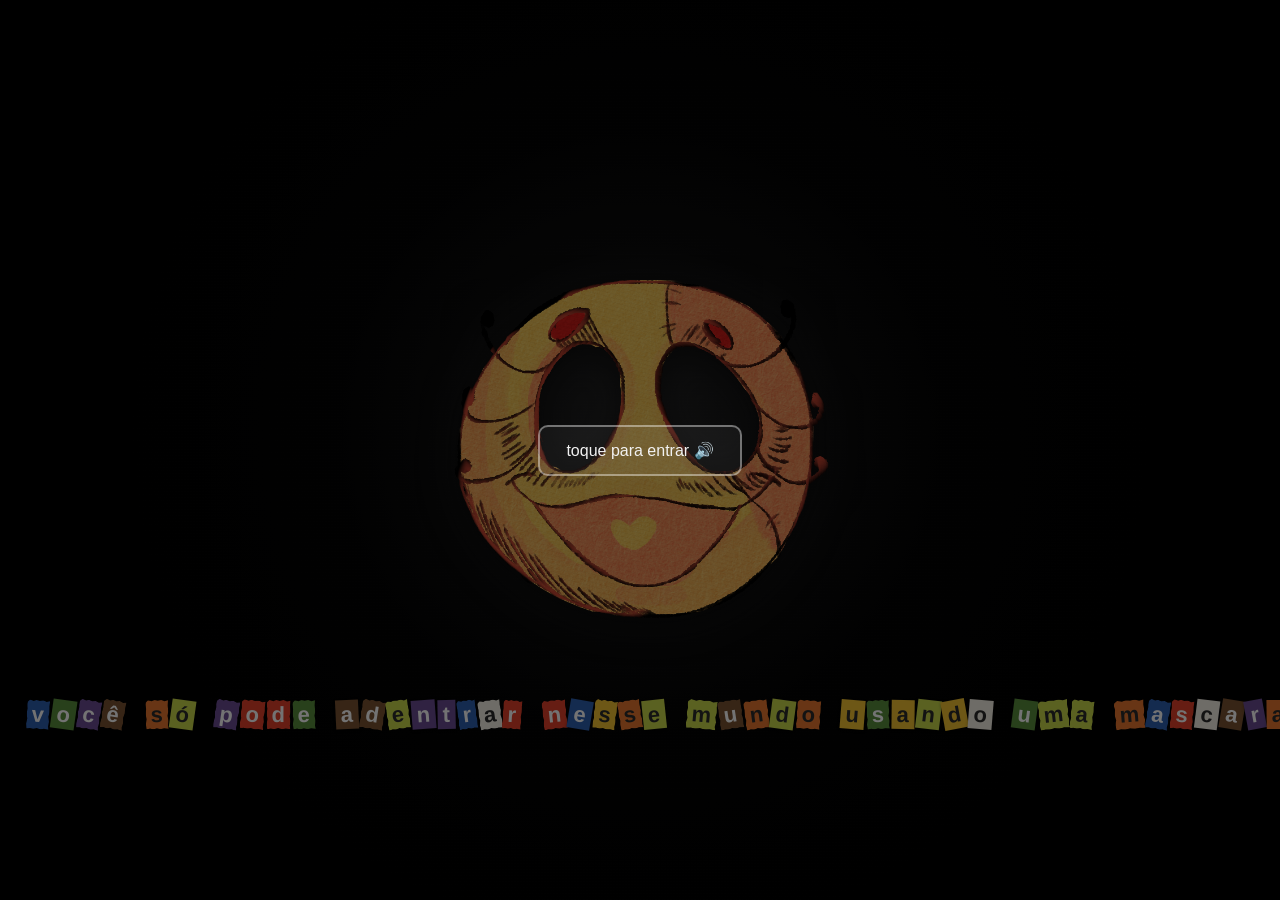
==== index.html @ 83e54d39 "Add files via upload" ====
<!DOCTYPE html>
<html lang="pt-br">
<head>
<meta charset="UTF-8">
<title>Entrada</title>
<style>
  @font-face {
    font-family: 'ComicFallback';
    src: local('Comic Sans MS'), local('Comic Sans');
  }

  html, body {
    margin: 0;
    padding: 0;
    width: 100%;
    height: 100%;
    background: #000;
    overflow: hidden;
    font-family: 'Comic Sans MS', 'ComicFallback', cursive, sans-serif;
  }

  #stage {
    position: fixed;
    inset: 0;
    background: #000;
    display: flex;
    align-items: center;
    justify-content: center;
  }

  /* soft circular glow gradient */
  #glow {
    position: absolute;
    inset: 0;
    background: radial-gradient(circle at 50% 48%,
        rgba(210,210,215,0.16) 0%,
        rgba(150,150,155,0.09) 18%,
        rgba(60,60,65,0.05) 38%,
        rgba(0,0,0,0) 65%);
    pointer-events: none;
  }

  /* subtle cloth / fabric texture overlay for the whole page */
  #fabric {
    position: absolute;
    inset: 0;
    pointer-events: none;
    opacity: 0.5;
    mix-blend-mode: overlay;
    background-image:
      repeating-linear-gradient(0deg, rgba(255,255,255,0.035) 0px, rgba(255,255,255,0.035) 1px, transparent 1px, transparent 3px),
      repeating-linear-gradient(90deg, rgba(0,0,0,0.06) 0px, rgba(0,0,0,0.06) 1px, transparent 1px, transparent 3px);
    background-size: 6px 6px, 6px 6px;
  }

  #maskWrap {
    position: relative;
    width: min(46vw, 380px);
    height: min(46vw, 380px);
    perspective: 1200px;
    cursor: pointer;
    filter: drop-shadow(0 0 28px rgba(255,255,255,0.06));
    animation: idleFloat 5.5s ease-in-out infinite;
    transform-origin: 50% 60%;
  }

  /* movimento idle muito sutil, quase imperceptivel */
  @keyframes idleFloat {
    0%   { transform: translateY(0px) rotate(0deg); }
    25%  { transform: translateY(-2.5px) rotate(0.35deg); }
    50%  { transform: translateY(0px) rotate(0deg); }
    75%  { transform: translateY(2.5px) rotate(-0.35deg); }
    100% { transform: translateY(0px) rotate(0deg); }
  }

  /* tremidinha leve, disparada via JS somando uma classe temporaria */
  #maskWrap.shake-small {
    animation: shakeSmall 0.28s ease-in-out;
  }

  @keyframes shakeSmall {
    0%   { transform: translate(0,0) rotate(0deg); }
    20%  { transform: translate(-1.5px, 1px) rotate(-0.6deg); }
    40%  { transform: translate(1.5px, -1px) rotate(0.6deg); }
    60%  { transform: translate(-1px, 1px) rotate(-0.4deg); }
    80%  { transform: translate(1px, -0.5px) rotate(0.3deg); }
    100% { transform: translate(0,0) rotate(0deg); }
  }

  /* tremida forte, chance bem baixa */
  #maskWrap.shake-big {
    animation: shakeBig 0.45s ease-in-out;
  }

  @keyframes shakeBig {
    0%   { transform: translate(0,0) rotate(0deg) scale(1); }
    10%  { transform: translate(-6px, 3px) rotate(-3deg) scale(1.01); }
    25%  { transform: translate(6px, -4px) rotate(3.5deg) scale(1.015); }
    40%  { transform: translate(-5px, 4px) rotate(-2.5deg) scale(1.01); }
    55%  { transform: translate(5px, -3px) rotate(2.5deg) scale(1.005); }
    70%  { transform: translate(-3px, 2px) rotate(-1.5deg); }
    85%  { transform: translate(2px, -1px) rotate(1deg); }
    100% { transform: translate(0,0) rotate(0deg) scale(1); }
  }

  #maskInner {
    position: relative;
    width: 100%;
    height: 100%;
    transform-style: preserve-3d;
    transition: transform 1.1s cubic-bezier(.55,.06,.15,.99);
  }

  #maskInner.flipped {
    transform: rotateY(180deg);
  }

  .maskFace {
    position: absolute;
    inset: 0;
    backface-visibility: hidden;
    -webkit-backface-visibility: hidden;
  }

  .maskFace img {
    width: 100%;
    height: 100%;
    object-fit: contain;
    filter: drop-shadow(0 6px 18px rgba(0,0,0,0.6));
    -webkit-user-drag: none;
    user-select: none;
  }

  /* fabric texture clipped onto the mask itself */
  .maskFace::after {
    content: "";
    position: absolute;
    inset: 0;
    pointer-events: none;
    opacity: 0.22;
    mix-blend-mode: multiply;
    background-image:
      repeating-linear-gradient(15deg, rgba(0,0,0,0.10) 0px, rgba(0,0,0,0.10) 1px, transparent 1px, transparent 4px),
      repeating-linear-gradient(-75deg, rgba(255,255,255,0.06) 0px, rgba(255,255,255,0.06) 1px, transparent 1px, transparent 4px);
    -webkit-mask-image: var(--face-mask);
    mask-image: var(--face-mask);
    -webkit-mask-size: contain;
    mask-size: contain;
    -webkit-mask-repeat: no-repeat;
    mask-repeat: no-repeat;
    -webkit-mask-position: center;
    mask-position: center;
  }

  .front {
    transform: rotateY(0deg);
  }

  .back {
    transform: rotateY(180deg);
  }

  /* approach + lose focus + fade to black stage */
  #maskWrap.approach {
    animation: approachAnim 1.5s ease-in forwards;
  }

  @keyframes approachAnim {
    0%   { transform: scale(1) translateZ(0); filter: blur(0px) drop-shadow(0 0 28px rgba(255,255,255,0.06)); }
    55%  { transform: scale(2.8); filter: blur(2px) drop-shadow(0 0 10px rgba(255,255,255,0.05)); }
    100% { transform: scale(7); filter: blur(14px) drop-shadow(0 0 0 rgba(255,255,255,0)); }
  }

  #blackout {
    position: fixed;
    inset: 0;
    background: #000;
    opacity: 0;
    pointer-events: none;
    transition: opacity 1.1s ease-in;
    z-index: 50;
  }

  #blackout.on {
    opacity: 1;
  }

  #caption {
    position: absolute;
    top: calc(50% + min(30vw, 250px));
    left: 50%;
    transform: translateX(-50%);
    width: 96vw;
    text-align: center;
    letter-spacing: 0.5px;
    opacity: 0;
    transition: opacity 0.6s ease;
    white-space: nowrap;
  }

  #caption.fadeOutFast {
    transition: opacity 0.35s ease;
    opacity: 0 !important;
  }

  #caption.show {
    opacity: 1;
  }

  #caption .letter {
    display: inline-block;
    position: relative;
    font-family: 'Comic Sans MS', 'ComicFallback', cursive, sans-serif;
    font-weight: bold;
    font-size: clamp(11px, 2.3vw, 22px);
    padding: 2px 5px;
    margin: 0 1px;
    line-height: 1.15;
    opacity: 0;
    transform: translateY(0px) rotate(0deg) scale(0.6);
    animation: letterPop 0.55s ease forwards;
    box-shadow:
      1px 2px 0px rgba(0,0,0,0.25),
      0 1px 3px rgba(0,0,0,0.35);
  }

  #caption .letter.torn {
    clip-path: polygon(
      2% 8%, 12% 0%, 28% 4%, 40% 0%, 55% 3%, 70% 0%, 85% 5%, 100% 2%,
      98% 20%, 100% 40%, 96% 55%, 100% 72%, 97% 88%, 100% 100%,
      80% 97%, 65% 100%, 48% 96%, 32% 100%, 18% 97%, 3% 100%,
      0% 82%, 4% 65%, 0% 48%, 3% 30%, 0% 15%
    );
  }

  @keyframes letterPop {
    0%   { opacity: 0; transform: translateY(14px) scale(0.5) rotate(0deg); }
    55%  { opacity: 1; transform: translateY(-10px) scale(1.15) rotate(var(--r)); }
    75%  { transform: translateY(3px) scale(0.95) rotate(var(--r)); }
    100% { opacity: 1; transform: translateY(0px) scale(1) rotate(var(--r)); }
  }

  /* botao discreto pra ligar o audio (navegadores bloqueiam autoplay com som) */
  #soundGate {
    position: fixed;
    inset: 0;
    background: rgba(0,0,0,0.55);
    z-index: 100;
    display: flex;
    align-items: center;
    justify-content: center;
    cursor: pointer;
    transition: opacity 0.5s ease;
  }

  #soundGate.hidden {
    opacity: 0;
    pointer-events: none;
  }

  #soundGate span {
    color: #f2f2f2;
    font-family: 'Comic Sans MS', 'ComicFallback', cursive, sans-serif;
    font-size: 16px;
    padding: 14px 26px;
    border: 2px solid rgba(255,255,255,0.4);
    border-radius: 10px;
    background: rgba(255,255,255,0.05);
  }
</style>
</head>
<body>

<div id="soundGate"><span>toque para entrar 🔊</span></div>

<div id="stage">
  <div id="glow"></div>
  <div id="fabric"></div>

  <div id="maskWrap">
    <div id="maskInner">
      <div class="maskFace front" style="--face-mask:url('assets/images/mascara-lado-1.png');">
        <img src="assets/images/mascara-lado-1.png" alt="mascara lado 1" draggable="false">
      </div>
      <div class="maskFace back" style="--face-mask:url('assets/images/mascara-lado-2.png');">
        <img src="assets/images/mascara-lado-2.png" alt="mascara lado 2" draggable="false">
      </div>
    </div>
  </div>

  <div id="caption"></div>
</div>

<div id="blackout"></div>

<audio id="bgMusic" src="assets/audio/background-music.mp3" loop preload="auto"></audio>
<audio id="letterSfx1" src="assets/audio/letter1.mp3" preload="auto"></audio>
<audio id="letterSfx2" src="assets/audio/letter2.mp3" preload="auto"></audio>
<audio id="letterSfx3" src="assets/audio/letter3.mp3" preload="auto"></audio>

<script>
  const wrap = document.getElementById('maskWrap');
  const inner = document.getElementById('maskInner');
  const blackout = document.getElementById('blackout');
  const captionEl = document.getElementById('caption');
  const soundGate = document.getElementById('soundGate');

  const bgMusic = document.getElementById('bgMusic');
  bgMusic.volume = 0.18; // musica de fundo baixa

  const letterSfx = [
    document.getElementById('letterSfx1'),
    document.getElementById('letterSfx2'),
    document.getElementById('letterSfx3'),
  ];
  letterSfx.forEach(a => a.volume = 0.35);

  function playLetterSound() {
    const base = letterSfx[Math.floor(Math.random() * letterSfx.length)];
    // clona pra permitir sobreposicao caso as letras apareçam rápido
    const clone = base.cloneNode(true);
    clone.volume = base.volume;
    clone.play().catch(() => {});
  }

  // libera audio no primeiro toque (navegadores exigem interacao do usuario)
  soundGate.addEventListener('click', () => {
    bgMusic.play().catch(() => {});
    soundGate.classList.add('hidden');
    setTimeout(() => soundGate.remove(), 600);
  }, { once: true });

  const phrase = "você só pode adentrar nesse mundo usando uma mascara...";

  // paleta inspirada em recortes de revista/jornal (papercut ransom note)
  const paperPalette = [
    { bg: '#e2412a', fg: '#ffffff' }, // vermelho
    { bg: '#2d5fb0', fg: '#ffffff' }, // azul
    { bg: '#f2c230', fg: '#2b2b2b' }, // amarelo
    { bg: '#5a8f3c', fg: '#ffffff' }, // verde
    { bg: '#6a4c93', fg: '#ffffff' }, // roxo
    { bg: '#e8772e', fg: '#2b2b2b' }, // laranja
    { bg: '#7a5230', fg: '#ffffff' }, // marrom
    { bg: '#f5f0e6', fg: '#2b2b2b' }, // papel claro
    { bg: '#c9d84a', fg: '#2b2b2b' }, // amarelo-esverdeado
  ];

  function typeLetters(text, container) {
    container.classList.add('show');
    let delay = 0;
    for (const ch of text) {
      const span = document.createElement('span');
      span.className = 'letter';
      if (Math.random() > 0.35) span.classList.add('torn');
      span.textContent = ch === ' ' ? '\u00A0' : ch;
      span.style.animationDelay = delay + 'ms';

      const randomRot = (Math.random() * 22 - 11).toFixed(1); // -11deg a 11deg
      span.style.setProperty('--r', randomRot + 'deg');

      if (ch !== ' ' && ch !== '\u00A0') {
        const c = paperPalette[Math.floor(Math.random() * paperPalette.length)];
        span.style.background = c.bg;
        span.style.color = c.fg;

        const thisDelay = delay;
        setTimeout(playLetterSound, thisDelay);
      } else {
        span.style.boxShadow = 'none';
      }

      container.appendChild(span);
      delay += 45;
    }
  }

  window.addEventListener('load', () => {
    setTimeout(() => {
      typeLetters(phrase, captionEl);
    }, 1000);
  });

  // tremidinhas aleatorias na mascara: a maioria leve, chance bem baixa de ser forte
  let clicked = false;

  function scheduleShake() {
    if (clicked) return;
    const nextIn = 2200 + Math.random() * 3800; // entre 2.2s e 6s
    setTimeout(() => {
      if (clicked) return;

      const isBig = Math.random() < 0.06; // ~6% de chance de tremida forte
      wrap.classList.remove('shake-small', 'shake-big');
      // forca reflow pra permitir reiniciar a animacao
      void wrap.offsetWidth;
      wrap.classList.add(isBig ? 'shake-big' : 'shake-small');

      setTimeout(() => {
        wrap.classList.remove('shake-small', 'shake-big');
      }, isBig ? 500 : 320);

      scheduleShake();
    }, nextIn);
  }
  scheduleShake();

  wrap.addEventListener('click', () => {
    if (clicked) return;
    clicked = true;

    captionEl.classList.add('fadeOutFast');
    inner.classList.add('flipped');
    wrap.classList.remove('shake-small', 'shake-big');

    setTimeout(() => {
      wrap.classList.add('approach');
    }, 850);

    setTimeout(() => {
      blackout.classList.add('on');
      // musica de fundo vai sumindo junto com o fade pro preto
      const fadeMusic = setInterval(() => {
        if (bgMusic.volume > 0.01) {
          bgMusic.volume = Math.max(0, bgMusic.volume - 0.01);
        } else {
          bgMusic.pause();
          clearInterval(fadeMusic);
        }
      }, 40);
    }, 1650);

    setTimeout(() => {
      // Espaco para trigger da proxima cena / navegacao futura
      // window.location.href = 'proxima-pagina.html';
    }, 2900);
  });
</script>

</body>
</html>
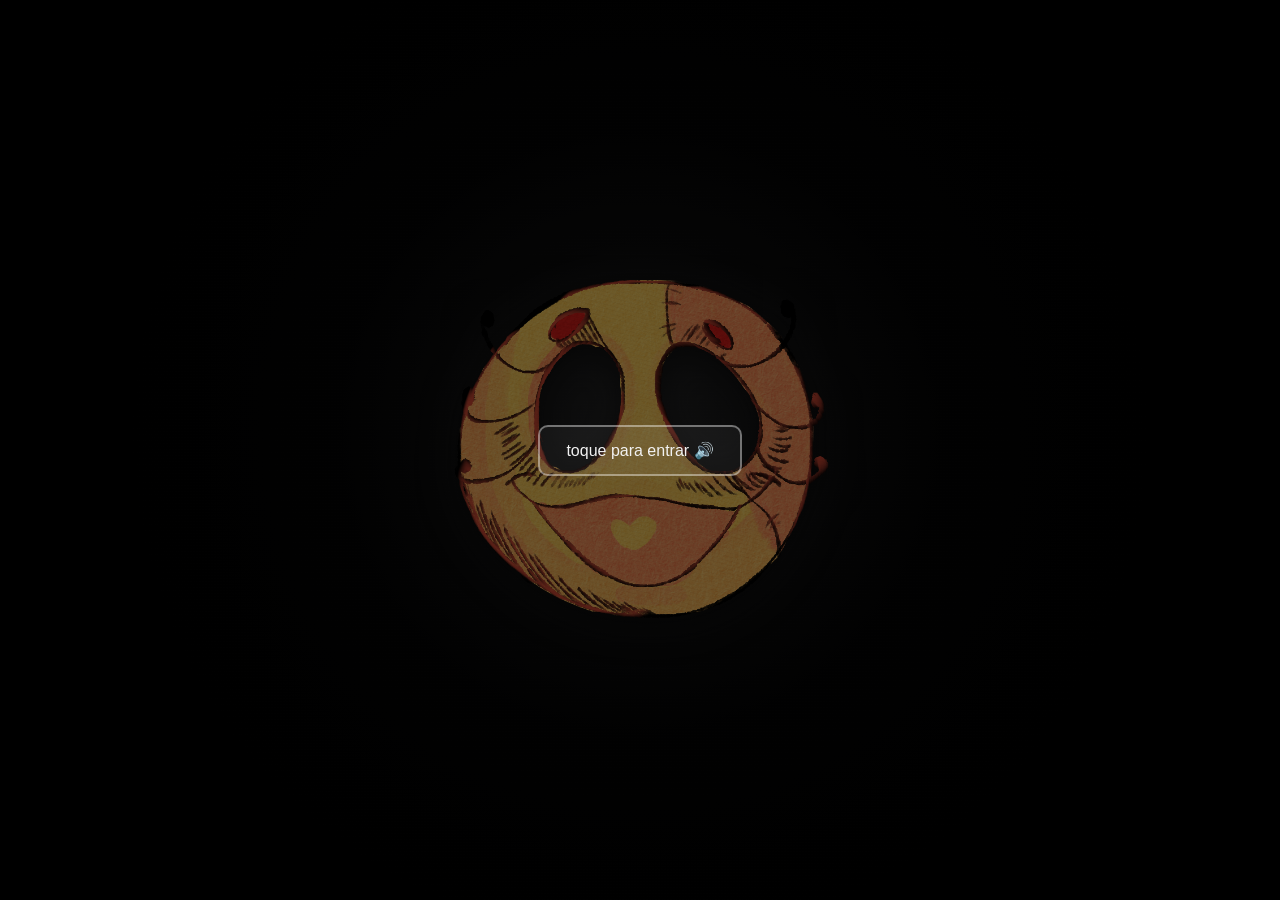
==== commit 08254f53: "Update index.html" ====
--- a/index.html
+++ b/index.html
@@ -306,7 +306,7 @@
   const soundGate = document.getElementById('soundGate');
 
   const bgMusic = document.getElementById('bgMusic');
-  bgMusic.volume = 0.18; // musica de fundo baixa
+  bgMusic.volume = 1; // musica de fundo baixa
 
   const letterSfx = [
     document.getElementById('letterSfx1'),
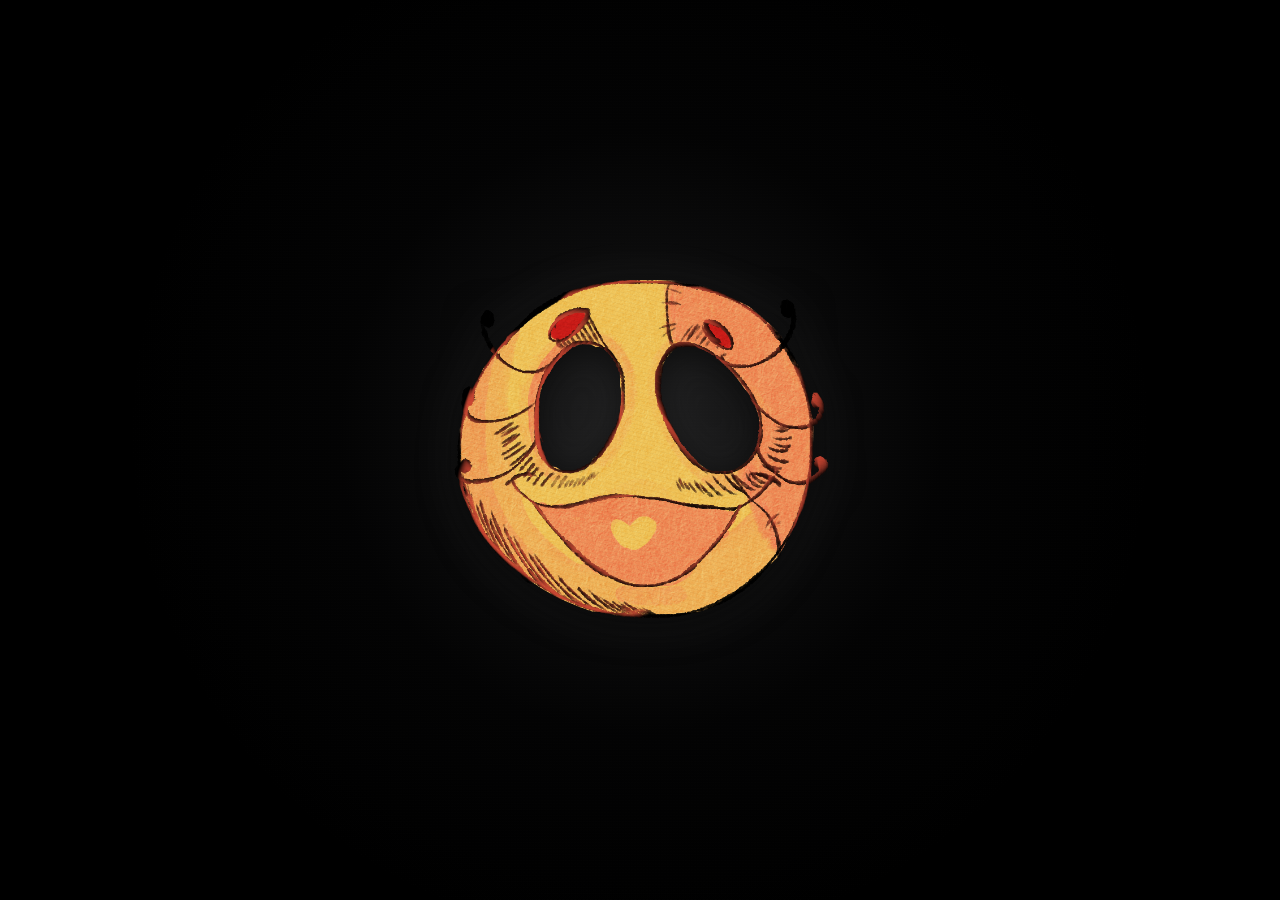
==== commit d325feb6: "Update index.html" ====
--- a/index.html
+++ b/index.html
@@ -240,33 +240,6 @@
     100% { opacity: 1; transform: translateY(0px) scale(1) rotate(var(--r)); }
   }
 
-  /* botao discreto pra ligar o audio (navegadores bloqueiam autoplay com som) */
-  #soundGate {
-    position: fixed;
-    inset: 0;
-    background: rgba(0,0,0,0.55);
-    z-index: 100;
-    display: flex;
-    align-items: center;
-    justify-content: center;
-    cursor: pointer;
-    transition: opacity 0.5s ease;
-  }
-
-  #soundGate.hidden {
-    opacity: 0;
-    pointer-events: none;
-  }
-
-  #soundGate span {
-    color: #f2f2f2;
-    font-family: 'Comic Sans MS', 'ComicFallback', cursive, sans-serif;
-    font-size: 16px;
-    padding: 14px 26px;
-    border: 2px solid rgba(255,255,255,0.4);
-    border-radius: 10px;
-    background: rgba(255,255,255,0.05);
-  }
 </style>
 </head>
 <body>
@@ -303,10 +276,8 @@
   const inner = document.getElementById('maskInner');
   const blackout = document.getElementById('blackout');
   const captionEl = document.getElementById('caption');
-  const soundGate = document.getElementById('soundGate');
-
   const bgMusic = document.getElementById('bgMusic');
-  bgMusic.volume = 1; // musica de fundo baixa
+  bgMusic.volume = 0.18; // musica de fundo baixa
 
   const letterSfx = [
     document.getElementById('letterSfx1'),
@@ -322,13 +293,6 @@
     clone.volume = base.volume;
     clone.play().catch(() => {});
   }
-
-  // libera audio no primeiro toque (navegadores exigem interacao do usuario)
-  soundGate.addEventListener('click', () => {
-    bgMusic.play().catch(() => {});
-    soundGate.classList.add('hidden');
-    setTimeout(() => soundGate.remove(), 600);
-  }, { once: true });
 
   const phrase = "você só pode adentrar nesse mundo usando uma mascara...";
 
@@ -375,10 +339,25 @@
   }
 
   window.addEventListener('load', () => {
+    // Tenta iniciar a música assim que o site abrir.
+    // Alguns navegadores bloqueiam autoplay com som; nesse caso,
+    // o primeiro clique/toque do usuário inicia a música sem mostrar
+    // nenhum botão ou aviso na tela.
+    bgMusic.play().catch(() => {});
+
     setTimeout(() => {
       typeLetters(phrase, captionEl);
     }, 1000);
   });
+
+  // Fallback invisível para navegadores que bloqueiam autoplay.
+  // Qualquer primeira interação do usuário libera a música.
+  const startMusicOnInteraction = () => {
+    bgMusic.play().catch(() => {});
+  };
+
+  document.addEventListener('pointerdown', startMusicOnInteraction, { once: true });
+  document.addEventListener('keydown', startMusicOnInteraction, { once: true });
 
   // tremidinhas aleatorias na mascara: a maioria leve, chance bem baixa de ser forte
   let clicked = false;
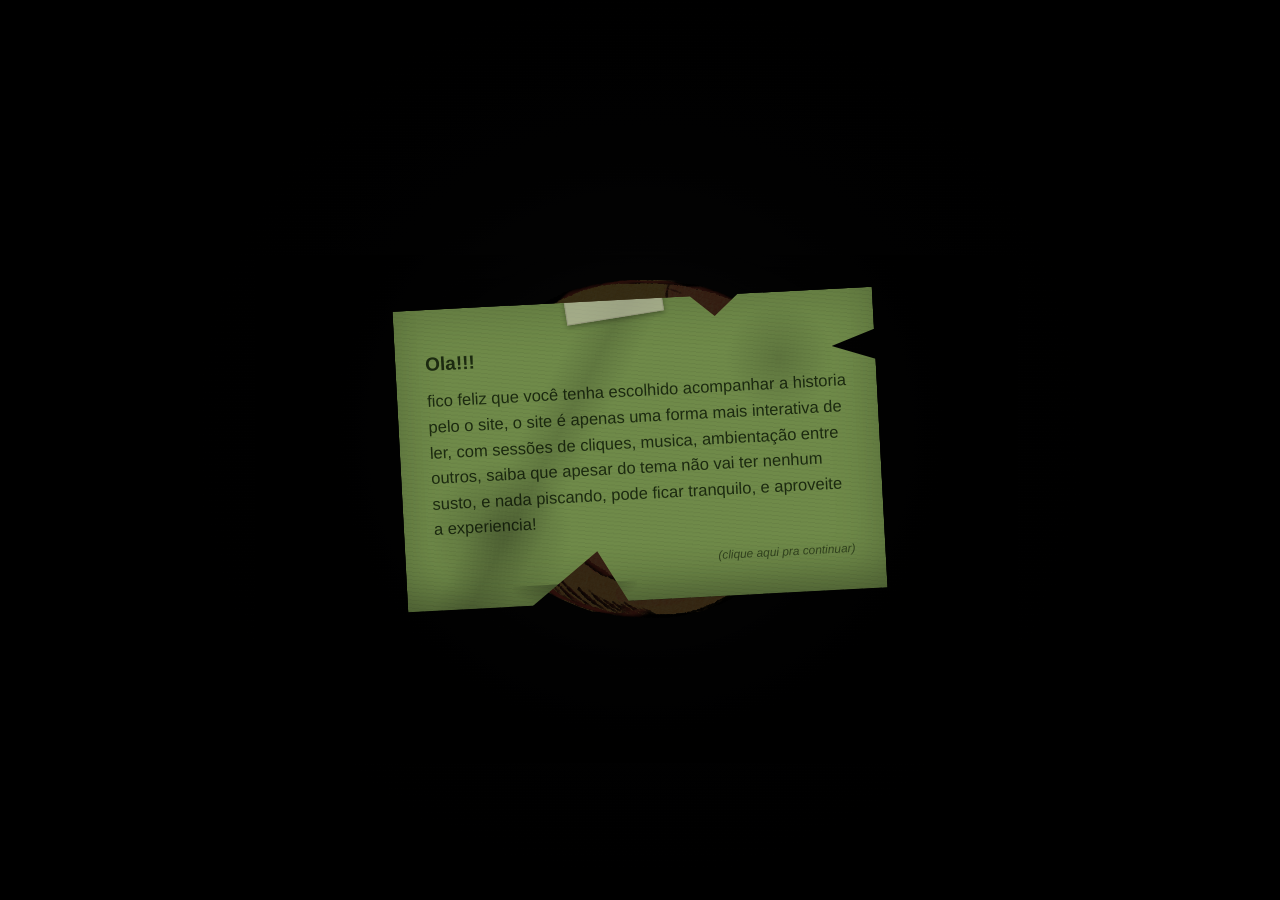
==== commit 08fadef3: "Update index.html" ====
--- a/index.html
+++ b/index.html
@@ -240,11 +240,137 @@
     100% { opacity: 1; transform: translateY(0px) scale(1) rotate(var(--r)); }
   }
 
+  /* ---------- disclaimer em forma de post-it ---------- */
+  #disclaimerOverlay {
+    position: fixed;
+    inset: 0;
+    z-index: 200;
+    background: rgba(0,0,0,0.78);
+    display: flex;
+    align-items: center;
+    justify-content: center;
+    padding: 24px;
+    box-sizing: border-box;
+    transition: background 0.9s ease;
+  }
+
+  #disclaimerOverlay.falling-out {
+    background: rgba(0,0,0,0);
+    pointer-events: none;
+  }
+
+  .postit {
+    position: relative;
+    width: min(90vw, 420px);
+    padding: 40px 30px 32px;
+    background: #6f8a49;
+    color: #1c2a10;
+    font-family: 'Comic Sans MS', 'ComicFallback', cursive, sans-serif;
+    font-size: clamp(13.5px, 2.5vw, 16.5px);
+    line-height: 1.55;
+    text-align: left;
+    cursor: pointer;
+    transform: rotate(-3deg);
+    box-shadow:
+      0 14px 26px rgba(0,0,0,0.5),
+      inset 0 -34px 46px -25px rgba(0,0,0,0.28),
+      inset 0 0 50px rgba(0,0,0,0.18);
+    transition: transform 0.2s ease;
+    clip-path: polygon(
+      0% 0%,
+      62% 0%, 67% 7%, 72% 0%,
+      100% 0%,
+      100% 14%, 91% 19%, 100% 24%,
+      100% 100%,
+      46% 100%, 40% 83%, 26% 100%,
+      0% 100%
+    );
+  }
+
+  .postit:hover {
+    transform: rotate(-2.4deg) scale(1.01);
+  }
+
+  /* manchas e vincos discretos de amassado, sem exagerar */
+  .postit::before {
+    content: "";
+    position: absolute;
+    inset: 0;
+    pointer-events: none;
+    background-image:
+      repeating-linear-gradient(8deg, rgba(0,0,0,0.07) 0px, rgba(0,0,0,0.07) 1px, transparent 1px, transparent 4px),
+      repeating-linear-gradient(-82deg, rgba(255,255,255,0.05) 0px, rgba(255,255,255,0.05) 1px, transparent 1px, transparent 4px),
+      linear-gradient(120deg, transparent 30%, rgba(0,0,0,0.16) 36%, transparent 42%),
+      radial-gradient(circle at 20% 75%, rgba(0,0,0,0.28) 0%, transparent 16%),
+      radial-gradient(circle at 80% 22%, rgba(0,0,0,0.2) 0%, transparent 12%);
+    mix-blend-mode: multiply;
+    opacity: 0.8;
+  }
+
+  /* sombra leve dentro do rasgo maior, pra dar profundidade */
+  .postit::after {
+    content: "";
+    position: absolute;
+    bottom: -2px;
+    left: 22%;
+    width: 26%;
+    height: 22px;
+    pointer-events: none;
+    background: radial-gradient(ellipse at 50% 0%, rgba(0,0,0,0.45) 0%, transparent 75%);
+  }
+
+  .postit-tape {
+    position: absolute;
+    top: -14px;
+    left: 46%;
+    width: 96px;
+    height: 30px;
+    background: rgba(210,205,190,0.55);
+    border: 1px solid rgba(120,115,100,0.35);
+    transform: translateX(-50%) rotate(-6deg);
+    box-shadow: 0 2px 5px rgba(0,0,0,0.3);
+  }
+
+  .postit-title {
+    display: block;
+    font-weight: bold;
+    font-size: 1.15em;
+    margin-bottom: 10px;
+  }
+
+  .postit-hint {
+    display: block;
+    margin-top: 18px;
+    font-size: 0.72em;
+    font-style: italic;
+    opacity: 0.75;
+    text-align: right;
+  }
+
+  @keyframes postitFall {
+    0%   { transform: rotate(-3deg) translate(0, 0); opacity: 1; }
+    18%  { transform: rotate(7deg) translate(10px, 6px); opacity: 1; }
+    40%  { transform: rotate(-6deg) translate(-14px, 40px); opacity: 1; }
+    100% { transform: rotate(50deg) translate(-60px, 145vh); opacity: 0.85; }
+  }
+
+  .postit.falling {
+    animation: postitFall 1s cubic-bezier(.55,.06,.68,.99) forwards;
+    pointer-events: none;
+  }
+
 </style>
 </head>
 <body>
 
-<div id="soundGate"><span>toque para entrar 🔊</span></div>
+<div id="disclaimerOverlay">
+  <div class="postit" id="postit">
+    <div class="postit-tape"></div>
+    <span class="postit-title">Ola!!!</span>
+    fico feliz que você tenha escolhido acompanhar a historia pelo o site, o site é apenas uma forma mais interativa de ler, com sessões de cliques, musica, ambientação entre outros, saiba que apesar do tema não vai ter nenhum susto, e nada piscando, pode ficar tranquilo, e aproveite a experiencia!
+    <span class="postit-hint">(clique aqui pra continuar)</span>
+  </div>
+</div>
 
 <div id="stage">
   <div id="glow"></div>
@@ -276,6 +402,7 @@
   const inner = document.getElementById('maskInner');
   const blackout = document.getElementById('blackout');
   const captionEl = document.getElementById('caption');
+
   const bgMusic = document.getElementById('bgMusic');
   bgMusic.volume = 0.18; // musica de fundo baixa
 
@@ -292,6 +419,14 @@
     const clone = base.cloneNode(true);
     clone.volume = base.volume;
     clone.play().catch(() => {});
+  }
+
+  // a musica so pode ser liberada apos uma interacao do usuario (o clique no post-it)
+  let audioUnlocked = false;
+  function unlockAudio() {
+    if (audioUnlocked) return;
+    audioUnlocked = true;
+    bgMusic.play().catch(() => {});
   }
 
   const phrase = "você só pode adentrar nesse mundo usando uma mascara...";
@@ -338,26 +473,27 @@
     }
   }
 
-  window.addEventListener('load', () => {
-    // Tenta iniciar a música assim que o site abrir.
-    // Alguns navegadores bloqueiam autoplay com som; nesse caso,
-    // o primeiro clique/toque do usuário inicia a música sem mostrar
-    // nenhum botão ou aviso na tela.
-    bgMusic.play().catch(() => {});
-
+  function startExperience() {
     setTimeout(() => {
       typeLetters(phrase, captionEl);
     }, 1000);
-  });
-
-  // Fallback invisível para navegadores que bloqueiam autoplay.
-  // Qualquer primeira interação do usuário libera a música.
-  const startMusicOnInteraction = () => {
-    bgMusic.play().catch(() => {});
-  };
-
-  document.addEventListener('pointerdown', startMusicOnInteraction, { once: true });
-  document.addEventListener('keydown', startMusicOnInteraction, { once: true });
+    scheduleShake();
+  }
+
+  const disclaimerOverlay = document.getElementById('disclaimerOverlay');
+  const postit = document.getElementById('postit');
+
+  postit.addEventListener('click', () => {
+    unlockAudio();
+    postit.classList.add('falling');
+    disclaimerOverlay.classList.add('falling-out');
+
+    setTimeout(() => {
+      disclaimerOverlay.remove();
+    }, 1000);
+
+    startExperience();
+  }, { once: true });
 
   // tremidinhas aleatorias na mascara: a maioria leve, chance bem baixa de ser forte
   let clicked = false;
@@ -381,7 +517,7 @@
       scheduleShake();
     }, nextIn);
   }
-  scheduleShake();
+  
 
   wrap.addEventListener('click', () => {
     if (clicked) return;
